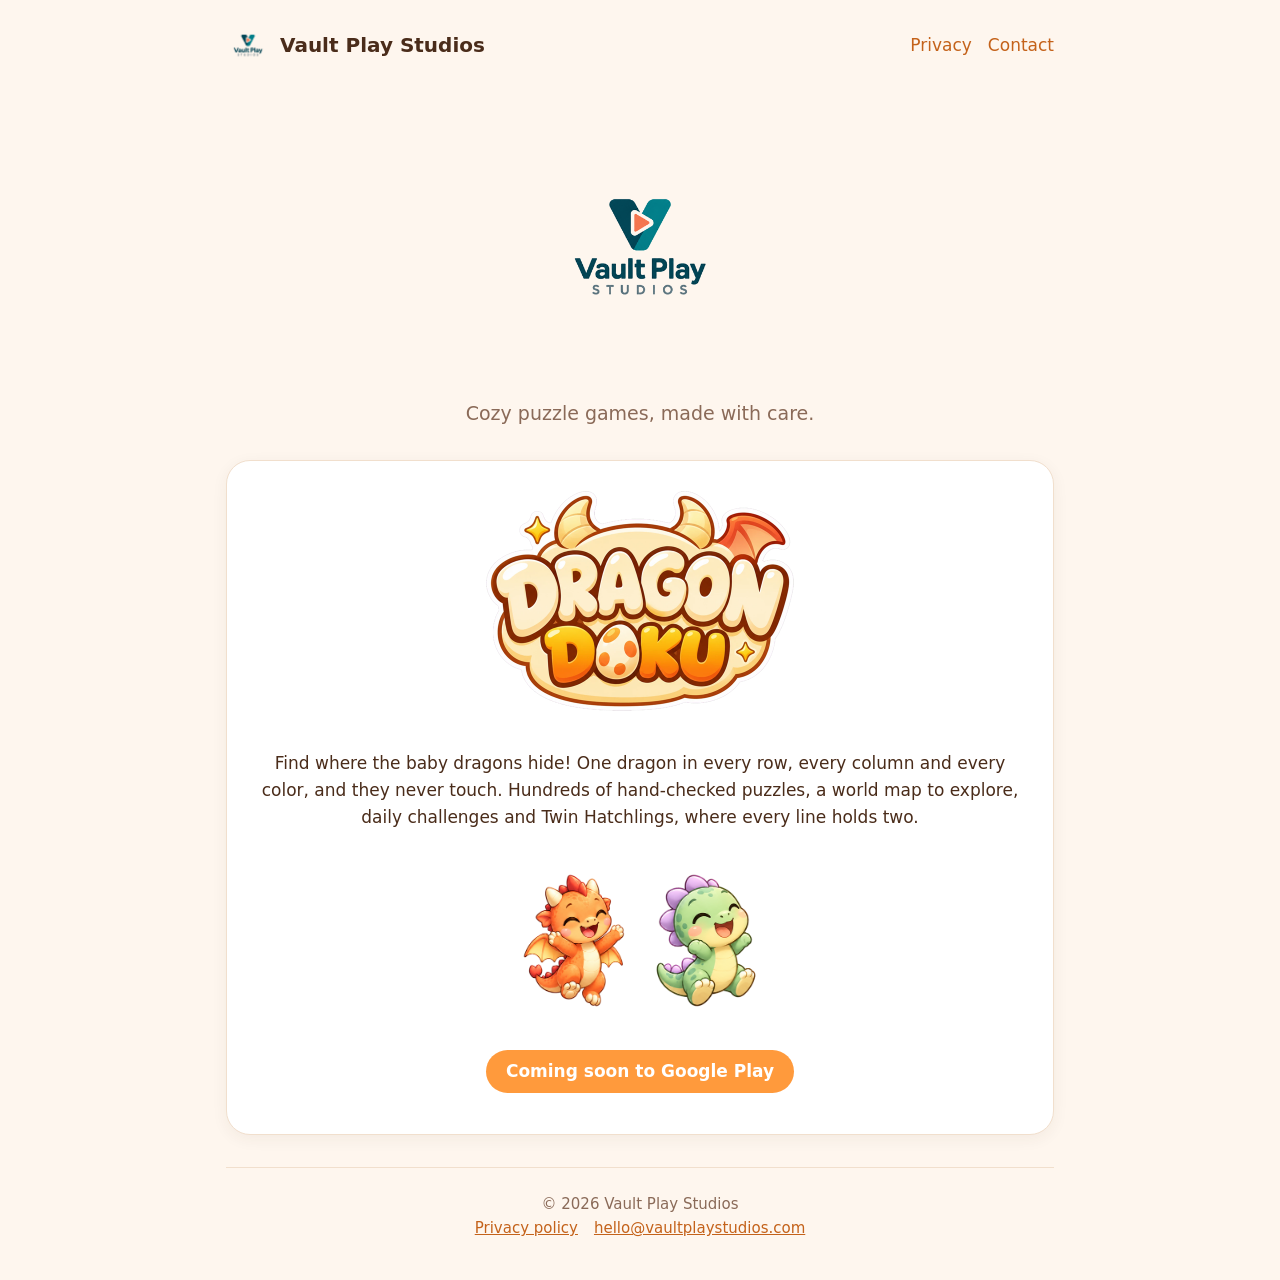
==== index.html @ 94bb7458 "Website for vaultplaystudios.com (GitHub Pages): home page, DragonDoku privacy policy, app-ads.txt, " ====
<!doctype html>
<html lang="en">
<head>
  <meta charset="utf-8">
  <meta name="viewport" content="width=device-width, initial-scale=1">
  <title>Vault Play Studios</title>
  <meta name="description" content="Vault Play Studios makes cozy puzzle games. Our first game is Dragon Doku: The Puzzle Game for Android.">
  <link rel="icon" href="img/pip.png">
  <link rel="stylesheet" href="style.css">
</head>
<body>
  <div class="wrap">
    <header class="site">
      <a class="brand" href="./"><img src="img/studio-logo.png" alt="">Vault Play Studios</a>
      <nav><a href="privacy-policy.html">Privacy</a><a href="mailto:hello@vaultplaystudios.com">Contact</a></nav>
    </header>

    <section class="hero">
      <img class="studio" src="img/studio-logo.png" alt="Vault Play Studios logo">
      <p>Cozy puzzle games, made with care.</p>
    </section>

    <section class="card game">
      <img class="logo" src="img/dragondoku-logo.png" alt="DragonDoku">
      <p>Find where the baby dragons hide! One dragon in every row, every column and every color, and they never touch. Hundreds of hand-checked puzzles, a world map to explore, daily challenges and Twin Hatchlings, where every line holds two.</p>
      <div class="friends">
        <img src="img/pip.png" alt="Pip the baby dragon">
        <img src="img/rexlet.png" alt="Rex-let the baby dinosaur">
      </div>
      <p><span class="badge">Coming soon to Google Play</span></p>
    </section>

    <footer class="site">
      <div>© 2026 Vault Play Studios</div>
      <div><a href="privacy-policy.html">Privacy policy</a><a href="mailto:hello@vaultplaystudios.com">hello@vaultplaystudios.com</a></div>
    </footer>
  </div>
</body>
</html>
---- style.css ----
:root {
  --bg: #fef6ee;
  --card: #ffffff;
  --text: #4a2c1a;
  --soft: #8a6a58;
  --accent: #ff9a3c;
  --accent-dark: #c4621a;
  --line: #f1dfcd;
}

* { box-sizing: border-box; }

html { -webkit-text-size-adjust: 100%; }

body {
  margin: 0;
  background: var(--bg);
  color: var(--text);
  font: 17px/1.6 "Fredoka", "Segoe UI", system-ui, -apple-system, sans-serif;
}

a { color: var(--accent-dark); }

.wrap { max-width: 860px; margin: 0 auto; padding: 0 16px; }

header.site {
  display: flex;
  align-items: center;
  justify-content: space-between;
  gap: 12px;
  padding: 16px 0;
}

header.site a.brand {
  display: flex;
  align-items: center;
  gap: 10px;
  color: var(--text);
  text-decoration: none;
  font-weight: 600;
  font-size: 20px;
}

header.site a.brand img { width: 44px; height: auto; }

header.site nav a { margin-left: 16px; text-decoration: none; font-weight: 500; }

.hero { text-align: center; padding: 24px 0 8px; }
.hero img.studio { width: 200px; max-width: 60%; height: auto; }
.hero p { color: var(--soft); font-size: 19px; margin: 8px 0 0; }

.card {
  background: var(--card);
  border: 1px solid var(--line);
  border-radius: 24px;
  padding: 24px;
  margin: 24px 0;
  box-shadow: 0 4px 16px rgba(74, 44, 26, 0.06);
}

.game { display: grid; grid-template-columns: 1fr; gap: 16px; text-align: center; }
.game img.logo { width: 320px; max-width: 100%; height: auto; margin: 0 auto; }
.game .friends { display: flex; justify-content: center; gap: 12px; }
.game .friends img { width: 120px; height: auto; }
.badge {
  display: inline-block;
  background: var(--accent);
  color: #fff;
  border-radius: 999px;
  padding: 8px 20px;
  font-weight: 600;
}

.doc h1 { font-size: 30px; line-height: 1.25; margin: 8px 0 4px; }
.doc h2 { font-size: 21px; margin: 28px 0 6px; }
.doc .meta { color: var(--soft); margin: 0 0 8px; }
.doc ul { padding-left: 22px; }
.doc li { margin: 4px 0; }

footer.site {
  color: var(--soft);
  font-size: 15px;
  text-align: center;
  padding: 24px 0 40px;
  border-top: 1px solid var(--line);
  margin-top: 32px;
}

footer.site a { margin: 0 8px; }

@media (max-width: 520px) {
  body { font-size: 16px; }
  .card { padding: 18px; border-radius: 18px; }
  .doc h1 { font-size: 25px; }
  header.site nav a { margin-left: 10px; }
}
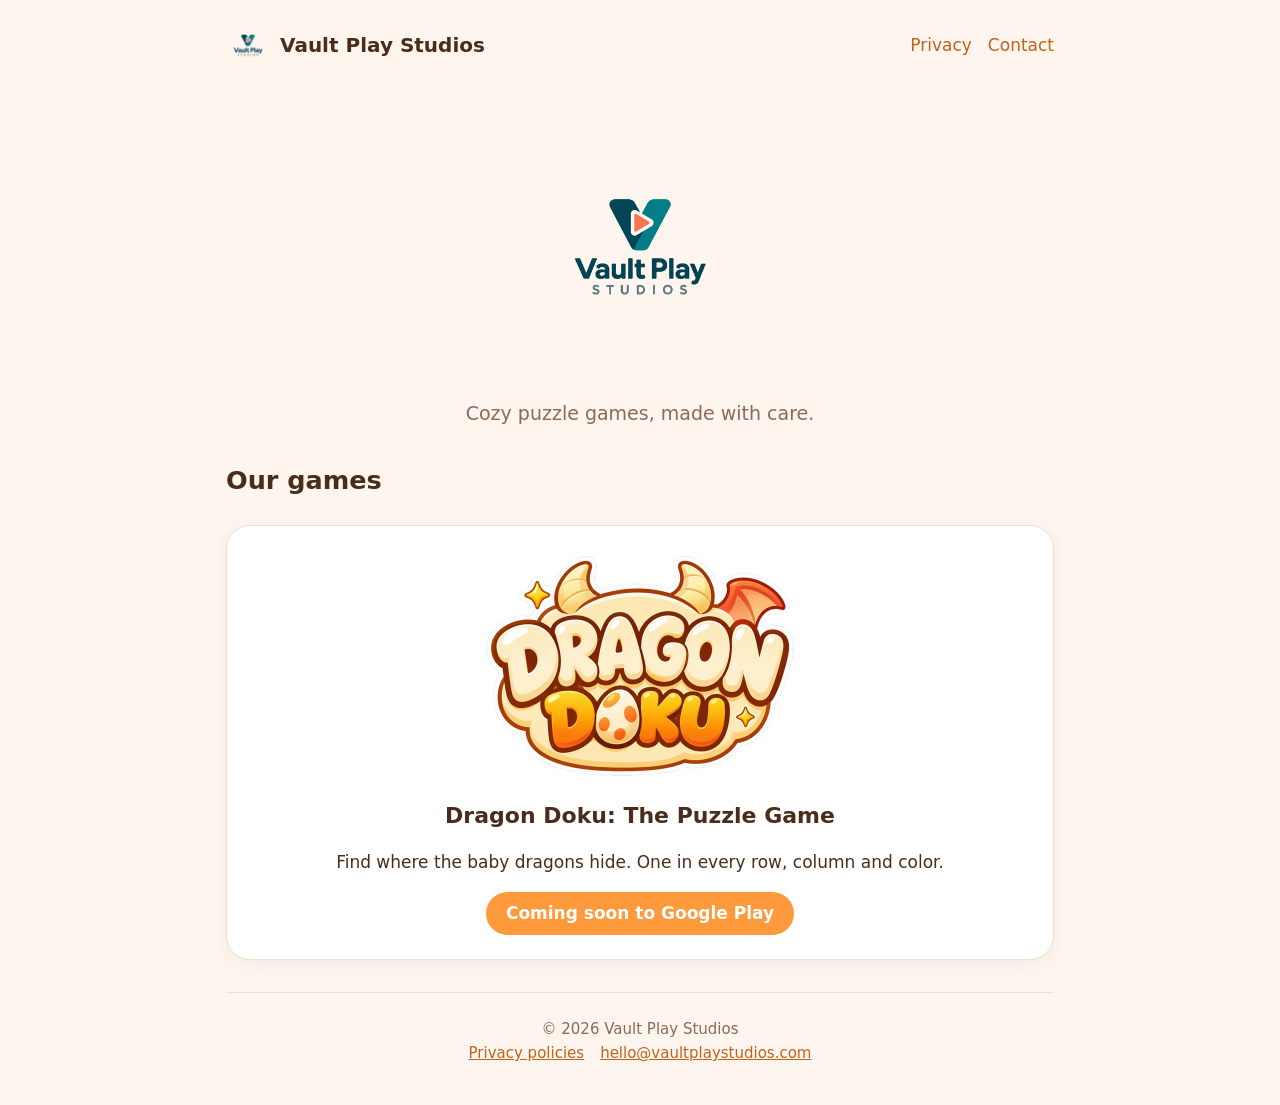
==== commit 1dbdfbd2: "Website: one site for all games; Dragon Doku page and privacy policy under /dragon-doku/, games list" ====
--- a/index.html
+++ b/index.html
@@ -20,19 +20,18 @@
       <p>Cozy puzzle games, made with care.</p>
     </section>
 
-    <section class="card game">
-      <img class="logo" src="img/dragondoku-logo.png" alt="DragonDoku">
-      <p>Find where the baby dragons hide! One dragon in every row, every column and every color, and they never touch. Hundreds of hand-checked puzzles, a world map to explore, daily challenges and Twin Hatchlings, where every line holds two.</p>
-      <div class="friends">
-        <img src="img/pip.png" alt="Pip the baby dragon">
-        <img src="img/rexlet.png" alt="Rex-let the baby dinosaur">
-      </div>
-      <p><span class="badge">Coming soon to Google Play</span></p>
-    </section>
+    <h2 style="margin:24px 0 0">Our games</h2>
+
+    <a class="card game game-link" href="dragon-doku/">
+      <img class="logo" src="img/dragondoku-logo.png" alt="Dragon Doku">
+      <strong style="font-size:22px">Dragon Doku: The Puzzle Game</strong>
+      <span>Find where the baby dragons hide. One in every row, column and color.</span>
+      <span><span class="badge">Coming soon to Google Play</span></span>
+    </a>
 
     <footer class="site">
       <div>© 2026 Vault Play Studios</div>
-      <div><a href="privacy-policy.html">Privacy policy</a><a href="mailto:hello@vaultplaystudios.com">hello@vaultplaystudios.com</a></div>
+      <div><a href="privacy-policy.html">Privacy policies</a><a href="mailto:hello@vaultplaystudios.com">hello@vaultplaystudios.com</a></div>
     </footer>
   </div>
 </body>
--- a/style.css
+++ b/style.css
@@ -43,7 +43,7 @@
 
 header.site a.brand img { width: 44px; height: auto; }
 
-header.site nav a { margin-left: 16px; text-decoration: none; font-weight: 500; }
+header.site nav a { margin-left: 16px; text-decoration: none; font-weight: 500; white-space: nowrap; }
 
 .hero { text-align: center; padding: 24px 0 8px; }
 .hero img.studio { width: 200px; max-width: 60%; height: auto; }
@@ -62,6 +62,9 @@
 .game img.logo { width: 320px; max-width: 100%; height: auto; margin: 0 auto; }
 .game .friends { display: flex; justify-content: center; gap: 12px; }
 .game .friends img { width: 120px; height: auto; }
+a.game-link { color: var(--text); text-decoration: none; display: grid; transition: transform 0.15s, box-shadow 0.15s; }
+a.game-link:hover { transform: translateY(-3px); box-shadow: 0 8px 24px rgba(74, 44, 26, 0.12); }
+
 .badge {
   display: inline-block;
   background: var(--accent);
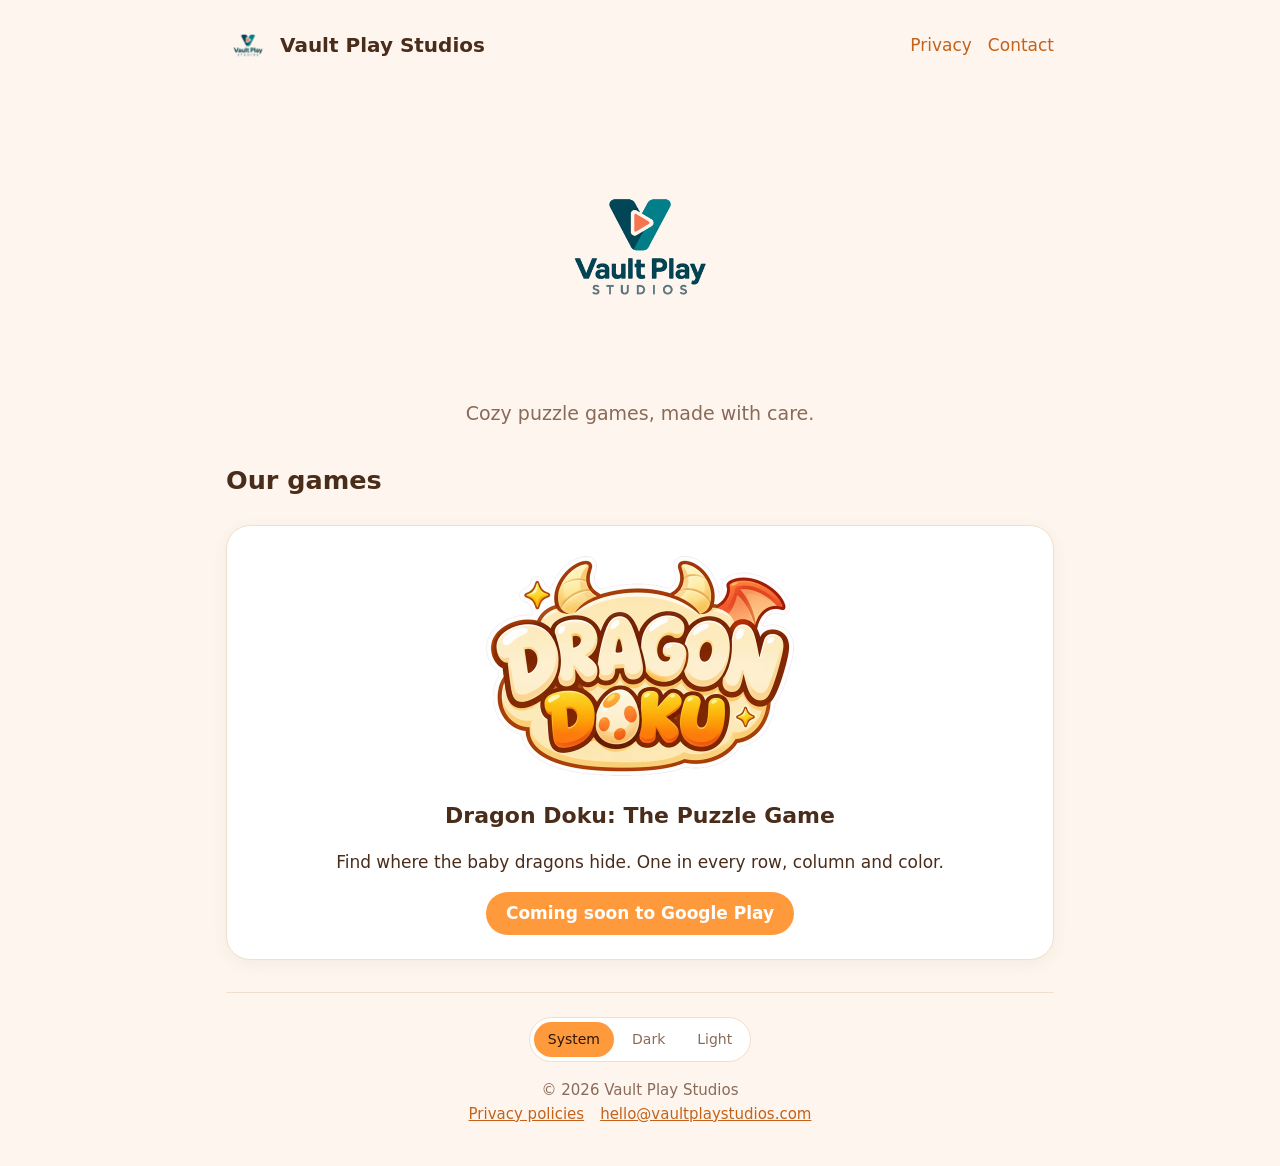
==== commit 040edac7: "Policy pages without personal name; System/Dark/Light theme switch on every page" ====
--- a/index.html
+++ b/index.html
@@ -6,7 +6,9 @@
   <title>Vault Play Studios</title>
   <meta name="description" content="Vault Play Studios makes cozy puzzle games. Our first game is Dragon Doku: The Puzzle Game for Android.">
   <link rel="icon" href="img/pip.png">
+  <meta name="color-scheme" content="light dark">
   <link rel="stylesheet" href="style.css">
+  <script src="theme.js"></script>
 </head>
 <body>
   <div class="wrap">
--- a/style.css
+++ b/style.css
@@ -6,6 +6,45 @@
   --accent: #ff9a3c;
   --accent-dark: #c4621a;
   --line: #f1dfcd;
+  --shadow: rgba(74, 44, 26, 0.06);
+  --shadow-hover: rgba(74, 44, 26, 0.12);
+  --logo-plate: transparent;
+  --logo-on: 0;
+  color-scheme: light;
+}
+
+/* Dark theme: follows the phone/computer setting ("System", the default) unless the reader
+   picks Dark or Light in the footer switch (theme.js sets data-theme). */
+@media (prefers-color-scheme: dark) {
+  :root:not([data-theme="light"]) {
+    --bg: #1c1410;
+    --card: #2a1f19;
+    --text: #f7e9dd;
+    --soft: #c4ab98;
+    --accent: #ff9a3c;
+    --accent-dark: #ffb26b;
+    --line: #3e2f25;
+    --shadow: rgba(0, 0, 0, 0.35);
+    --shadow-hover: rgba(0, 0, 0, 0.5);
+    --logo-plate: #fef6ee;
+    --logo-on: 1;
+    color-scheme: dark;
+  }
+}
+
+:root[data-theme="dark"] {
+  --bg: #1c1410;
+  --card: #2a1f19;
+  --text: #f7e9dd;
+  --soft: #c4ab98;
+  --accent: #ff9a3c;
+  --accent-dark: #ffb26b;
+  --line: #3e2f25;
+  --shadow: rgba(0, 0, 0, 0.35);
+  --shadow-hover: rgba(0, 0, 0, 0.5);
+  --logo-plate: #fef6ee;
+  --logo-on: 1;
+  color-scheme: dark;
 }
 
 * { box-sizing: border-box; }
@@ -55,7 +94,7 @@
   border-radius: 24px;
   padding: 24px;
   margin: 24px 0;
-  box-shadow: 0 4px 16px rgba(74, 44, 26, 0.06);
+  box-shadow: 0 4px 16px var(--shadow);
 }
 
 .game { display: grid; grid-template-columns: 1fr; gap: 16px; text-align: center; }
@@ -63,7 +102,7 @@
 .game .friends { display: flex; justify-content: center; gap: 12px; }
 .game .friends img { width: 120px; height: auto; }
 a.game-link { color: var(--text); text-decoration: none; display: grid; transition: transform 0.15s, box-shadow 0.15s; }
-a.game-link:hover { transform: translateY(-3px); box-shadow: 0 8px 24px rgba(74, 44, 26, 0.12); }
+a.game-link:hover { transform: translateY(-3px); box-shadow: 0 8px 24px var(--shadow-hover); }
 
 .badge {
   display: inline-block;
@@ -97,3 +136,39 @@
   .doc h1 { font-size: 25px; }
   header.site nav a { margin-left: 10px; }
 }
+
+/* System / Dark / Light switch in the footer (theme.js). */
+.theme-switch {
+  display: inline-flex;
+  gap: 4px;
+  padding: 4px;
+  margin: 0 0 16px;
+  background: var(--card);
+  border: 1px solid var(--line);
+  border-radius: 999px;
+}
+
+.theme-switch button {
+  font: inherit;
+  font-size: 14px;
+  font-weight: 500;
+  color: var(--soft);
+  background: transparent;
+  border: 0;
+  border-radius: 999px;
+  padding: 6px 14px;
+  min-height: 32px;
+  cursor: pointer;
+}
+
+.theme-switch button:hover { color: var(--text); }
+.theme-switch button.on { background: var(--accent); color: #2b160a; }
+.theme-switch button:focus-visible { outline: 2px solid var(--accent-dark); outline-offset: 2px; }
+
+/* Dark theme: the studio logo has dark lettering, so it sits on a light plate. */
+.hero img.studio, header.site a.brand img {
+  background: var(--logo-plate);
+  border-radius: calc(var(--logo-on) * 18px);
+}
+.hero img.studio { padding: calc(var(--logo-on) * 14px); }
+header.site a.brand img { padding: calc(var(--logo-on) * 3px); border-radius: calc(var(--logo-on) * 10px); }
